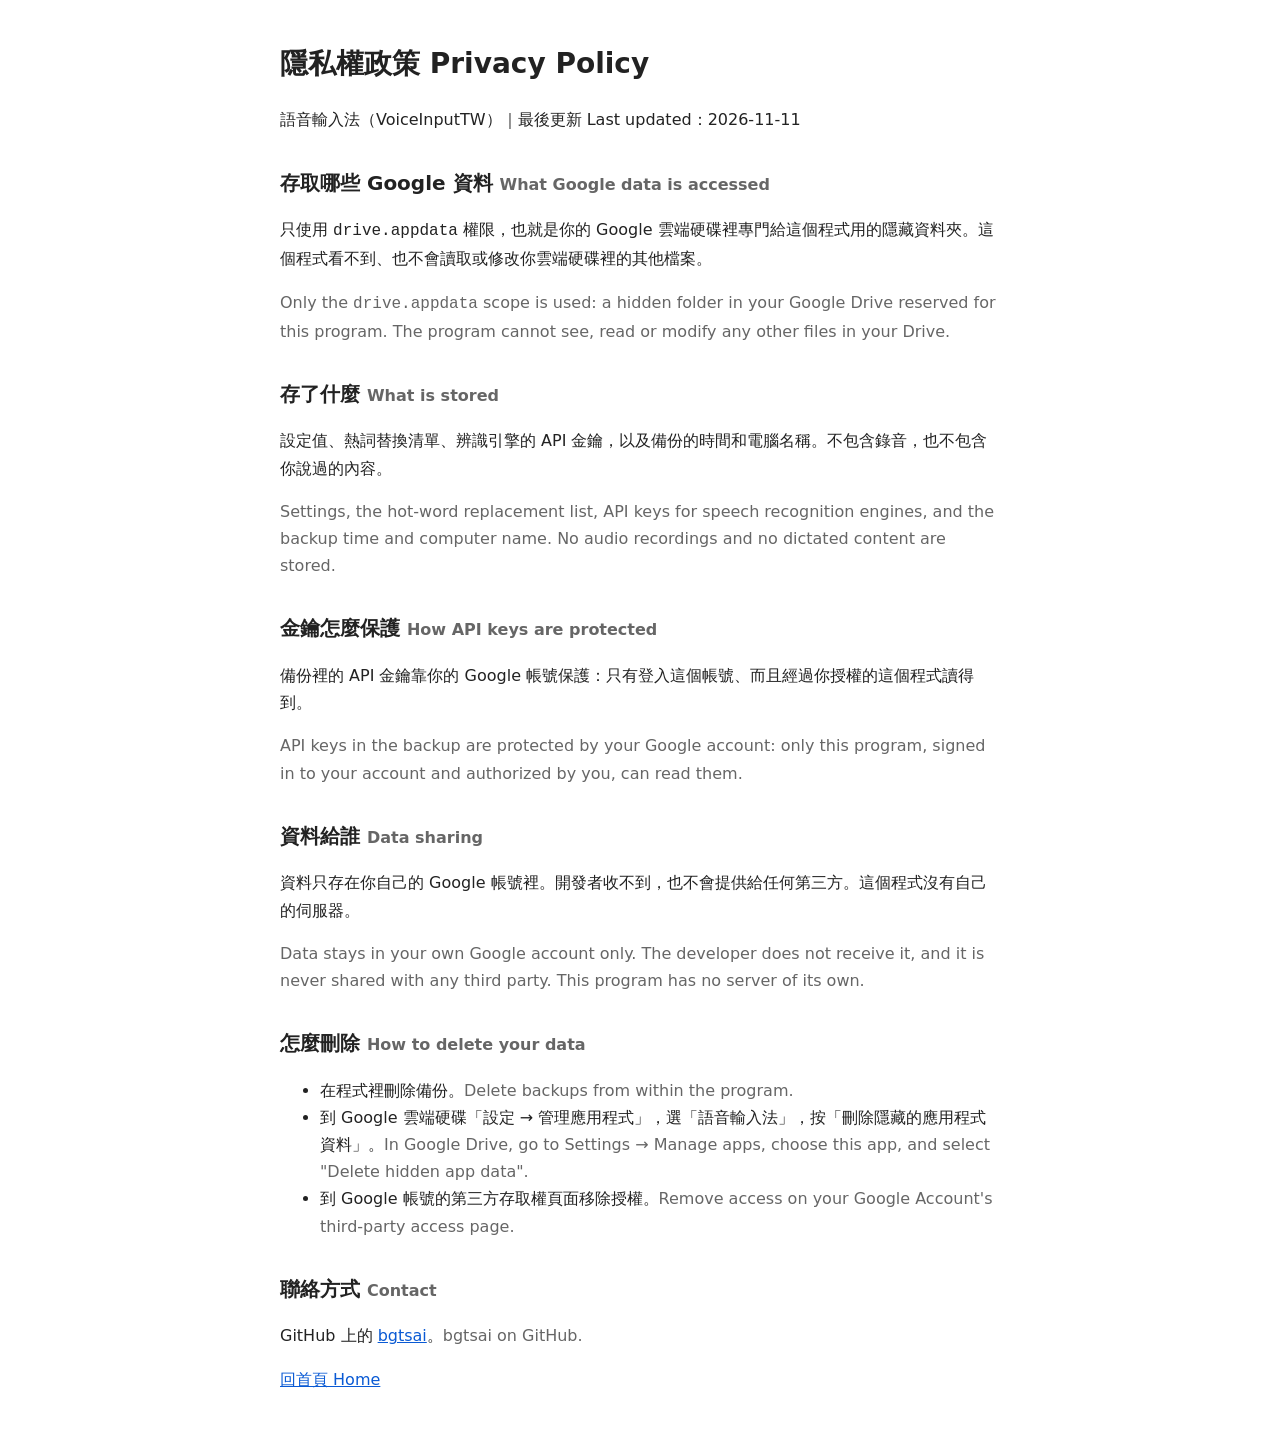
==== privacy.html @ a2281e67 "首頁與隱私權政策（中英對照） Co-Authored-By: Claude Opus 5.5 <noreply@anthropic.com> Claude-Session: https://claud" ====
<!DOCTYPE html>
<html lang="zh-Hant"><head><meta charset="utf-8"><meta name="viewport" content="width=device-width,initial-scale=1">
<title>隱私權政策 Privacy Policy｜語音輸入法（VoiceInputTW）</title><link rel="stylesheet" href="style.css"></head><body>
<h1>隱私權政策 Privacy Policy</h1>
<p>語音輸入法（VoiceInputTW）｜最後更新 Last updated：2026-11-11</p>

<h2>存取哪些 Google 資料 <span class="en">What Google data is accessed</span></h2>
<p>只使用 <code>drive.appdata</code> 權限，也就是你的 Google 雲端硬碟裡專門給這個程式用的隱藏資料夾。這個程式看不到、也不會讀取或修改你雲端硬碟裡的其他檔案。</p>
<p class="en">Only the <code>drive.appdata</code> scope is used: a hidden folder in your Google Drive reserved for this program. The program cannot see, read or modify any other files in your Drive.</p>

<h2>存了什麼 <span class="en">What is stored</span></h2>
<p>設定值、熱詞替換清單、辨識引擎的 API 金鑰，以及備份的時間和電腦名稱。不包含錄音，也不包含你說過的內容。</p>
<p class="en">Settings, the hot-word replacement list, API keys for speech recognition engines, and the backup time and computer name. No audio recordings and no dictated content are stored.</p>

<h2>金鑰怎麼保護 <span class="en">How API keys are protected</span></h2>
<p>備份裡的 API 金鑰靠你的 Google 帳號保護：只有登入這個帳號、而且經過你授權的這個程式讀得到。</p>
<p class="en">API keys in the backup are protected by your Google account: only this program, signed in to your account and authorized by you, can read them.</p>

<h2>資料給誰 <span class="en">Data sharing</span></h2>
<p>資料只存在你自己的 Google 帳號裡。開發者收不到，也不會提供給任何第三方。這個程式沒有自己的伺服器。</p>
<p class="en">Data stays in your own Google account only. The developer does not receive it, and it is never shared with any third party. This program has no server of its own.</p>

<h2>怎麼刪除 <span class="en">How to delete your data</span></h2>
<ul>
<li>在程式裡刪除備份。<span class="en">Delete backups from within the program.</span></li>
<li>到 Google 雲端硬碟「設定 → 管理應用程式」，選「語音輸入法」，按「刪除隱藏的應用程式資料」。<span class="en">In Google Drive, go to Settings → Manage apps, choose this app, and select "Delete hidden app data".</span></li>
<li>到 Google 帳號的第三方存取權頁面移除授權。<span class="en">Remove access on your Google Account's third-party access page.</span></li>
</ul>

<h2>聯絡方式 <span class="en">Contact</span></h2>
<p>GitHub 上的 <a href="https://github.com/bgtsai">bgtsai</a>。<span class="en">bgtsai on GitHub.</span></p>
<p><a href="index.html">回首頁 Home</a></p>
</body></html>
---- style.css ----
body{max-width:720px;margin:40px auto;padding:0 20px;font:16px/1.7 system-ui,"Microsoft JhengHei",sans-serif;color:#222}
h1{font-size:28px}h2{font-size:20px;margin-top:32px}
.en{color:#666;font-size:16px}
a{color:#0a5ad4}
@media(prefers-color-scheme:dark){body{background:#1b1b1b;color:#ddd}.en{color:#999}a{color:#6aa8ff}}
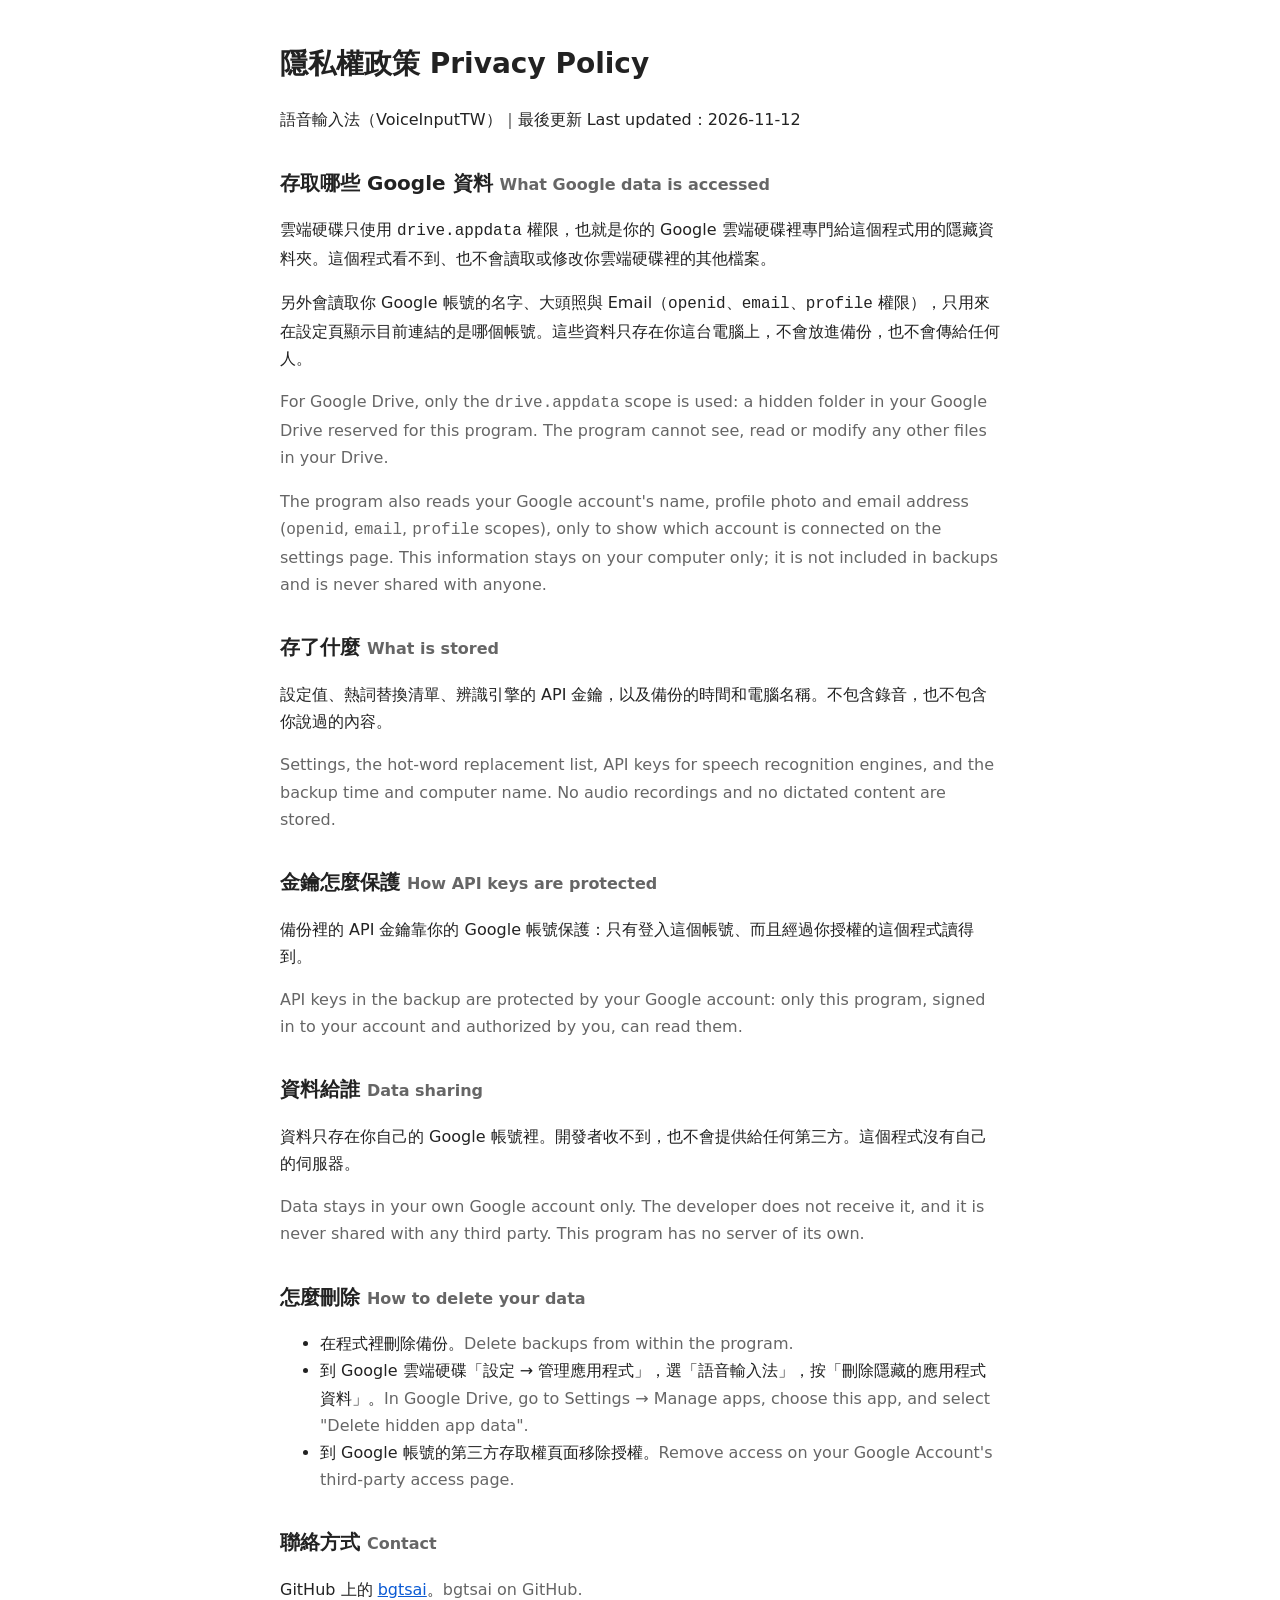
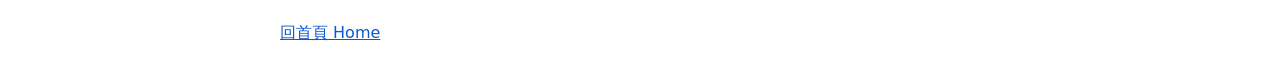
==== commit ef55aeec: "隱私權政策：補上讀取名字、大頭照與 Email（openid／email／profile），只用來顯示連結的帳號 Co-Authored-By: Claude Opus 5.5 <noreply@an" ====
--- a/privacy.html
+++ b/privacy.html
@@ -2,11 +2,13 @@
 <html lang="zh-Hant"><head><meta charset="utf-8"><meta name="viewport" content="width=device-width,initial-scale=1">
 <title>隱私權政策 Privacy Policy｜語音輸入法（VoiceInputTW）</title><link rel="stylesheet" href="style.css"></head><body>
 <h1>隱私權政策 Privacy Policy</h1>
-<p>語音輸入法（VoiceInputTW）｜最後更新 Last updated：2026-11-11</p>
+<p>語音輸入法（VoiceInputTW）｜最後更新 Last updated：2026-11-12</p>
 
 <h2>存取哪些 Google 資料 <span class="en">What Google data is accessed</span></h2>
-<p>只使用 <code>drive.appdata</code> 權限，也就是你的 Google 雲端硬碟裡專門給這個程式用的隱藏資料夾。這個程式看不到、也不會讀取或修改你雲端硬碟裡的其他檔案。</p>
-<p class="en">Only the <code>drive.appdata</code> scope is used: a hidden folder in your Google Drive reserved for this program. The program cannot see, read or modify any other files in your Drive.</p>
+<p>雲端硬碟只使用 <code>drive.appdata</code> 權限，也就是你的 Google 雲端硬碟裡專門給這個程式用的隱藏資料夾。這個程式看不到、也不會讀取或修改你雲端硬碟裡的其他檔案。</p>
+<p>另外會讀取你 Google 帳號的名字、大頭照與 Email（<code>openid</code>、<code>email</code>、<code>profile</code> 權限），只用來在設定頁顯示目前連結的是哪個帳號。這些資料只存在你這台電腦上，不會放進備份，也不會傳給任何人。</p>
+<p class="en">For Google Drive, only the <code>drive.appdata</code> scope is used: a hidden folder in your Google Drive reserved for this program. The program cannot see, read or modify any other files in your Drive.</p>
+<p class="en">The program also reads your Google account's name, profile photo and email address (<code>openid</code>, <code>email</code>, <code>profile</code> scopes), only to show which account is connected on the settings page. This information stays on your computer only; it is not included in backups and is never shared with anyone.</p>
 
 <h2>存了什麼 <span class="en">What is stored</span></h2>
 <p>設定值、熱詞替換清單、辨識引擎的 API 金鑰，以及備份的時間和電腦名稱。不包含錄音，也不包含你說過的內容。</p>
